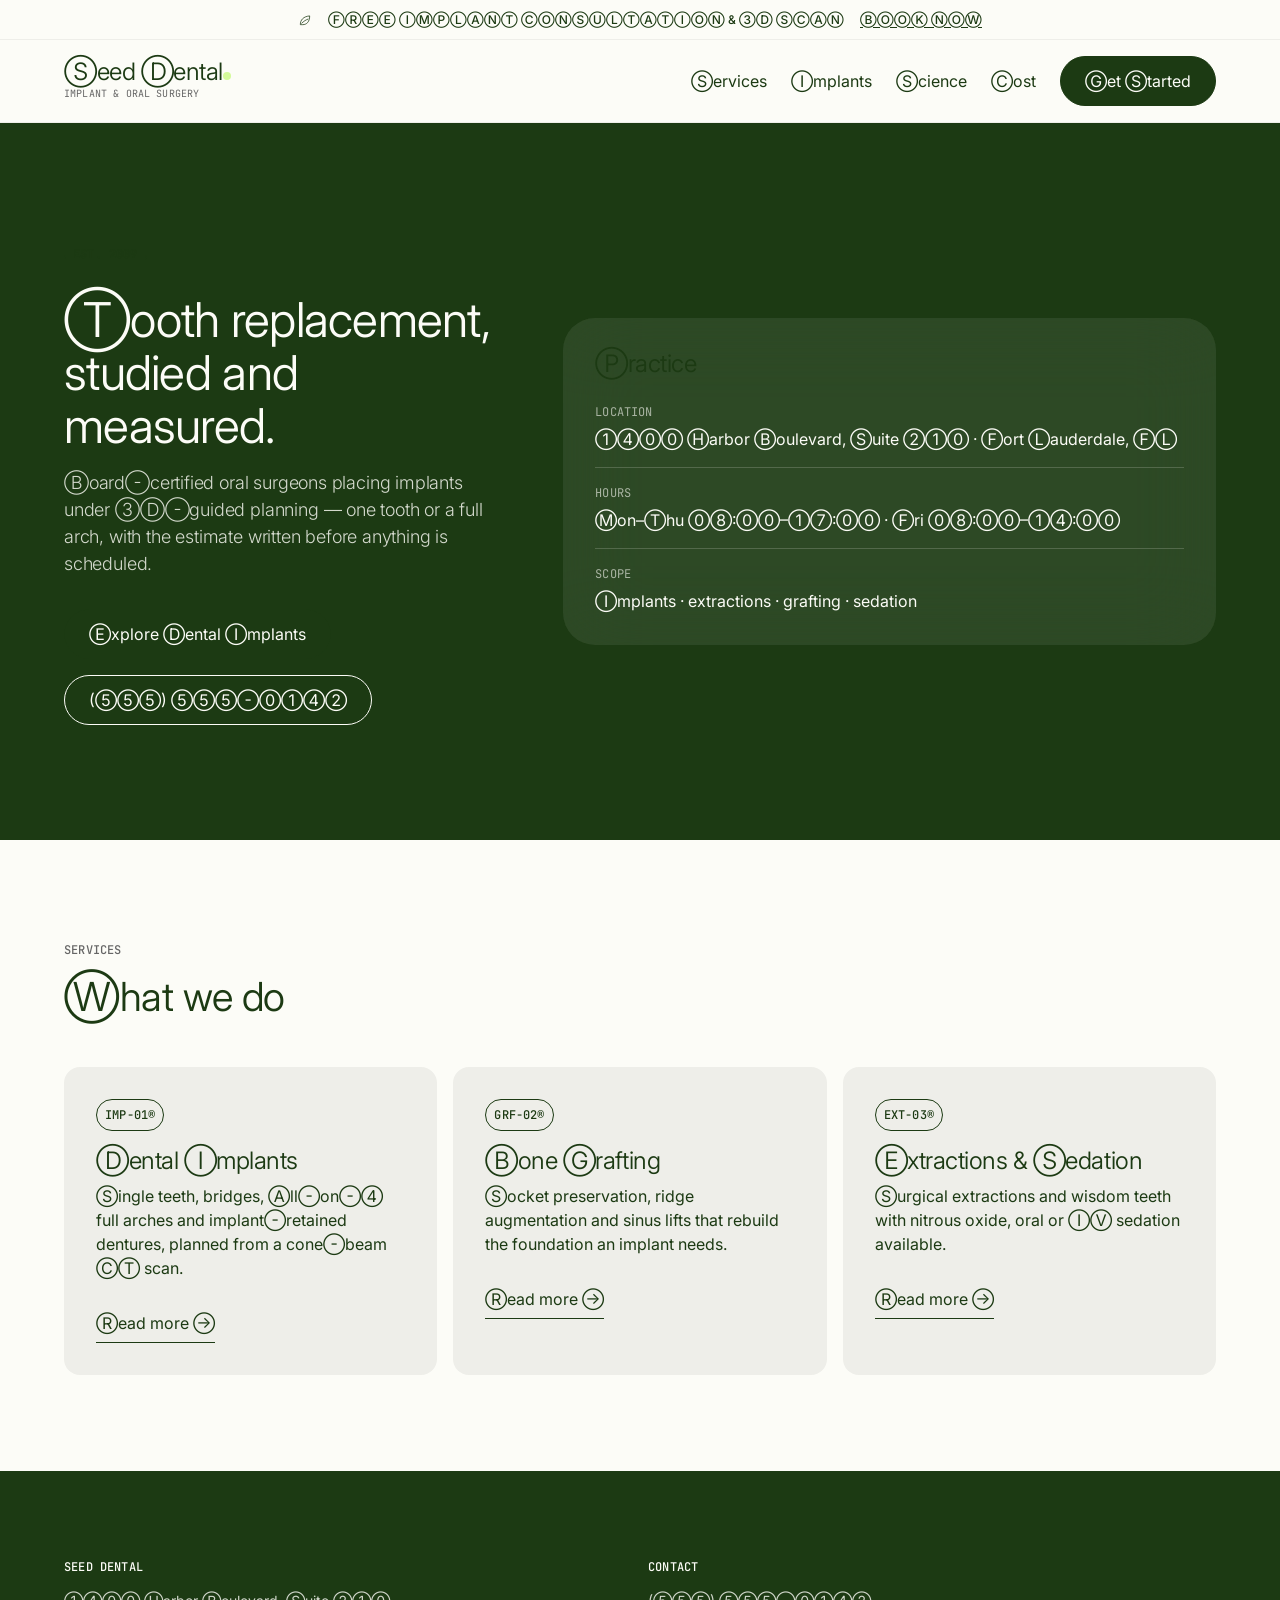
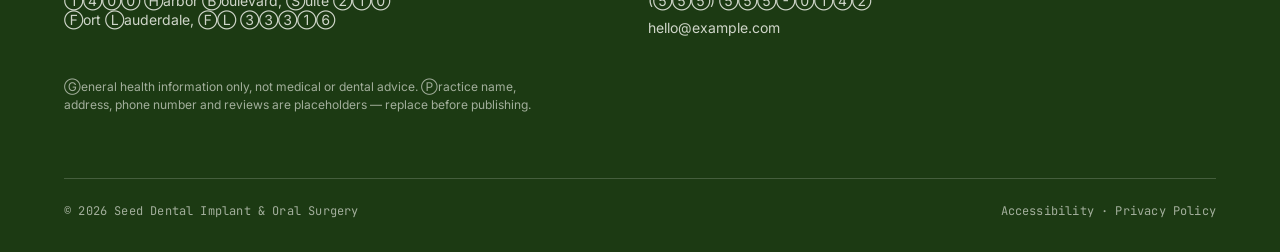
==== index.html @ d3f48cd7 "Add dental implants service site in Seed design language Static, dependency-free site built around a" ====
<!DOCTYPE html>
<html lang="en">
<head>
<meta charset="utf-8">
<meta name="viewport" content="width=device-width, initial-scale=1">
<title>Seed Dental Implant &amp; Oral Surgery</title>
<meta name="description" content="Implant, oral and maxillofacial surgery in Fort Lauderdale. Single-tooth implants, All-on-4 full arch, bone grafting and sedation options.">
<link rel="preconnect" href="https://fonts.googleapis.com">
<link rel="preconnect" href="https://fonts.gstatic.com" crossorigin>
<link href="https://fonts.googleapis.com/css2?family=Inter:wght@300;400;500&family=JetBrains+Mono:wght@300;400;500&display=swap" rel="stylesheet">
<link rel="stylesheet" href="assets/css/styles.css">
<link rel="icon" href="data:image/svg+xml,<svg xmlns='http://www.w3.org/2000/svg' viewBox='0 0 32 32'><rect width='32' height='32' rx='8' fill='%231c3a13'/><circle cx='16' cy='16' r='6' fill='%23d3fa99'/></svg>">
</head>
<body>
<a class="skip-link" href="#main">Skip to main content</a>

<svg width="0" height="0" aria-hidden="true" focusable="false" style="position:absolute">
  <symbol id="i-check" viewBox="0 0 20 20"><path d="M4 10.5l4 4 8-9" fill="none" stroke="currentColor" stroke-width="1.5" stroke-linecap="round" stroke-linejoin="round"/></symbol>
  <symbol id="i-leaf" viewBox="0 0 24 24"><path d="M4 20c0-8 5-14 16-15 0 10-5 15-12 15H4z" fill="none" stroke="currentColor" stroke-width="1.3" stroke-linejoin="round"/><path d="M6.5 17.5C10 14 13 12 17 10.5" fill="none" stroke="currentColor" stroke-width="1.3" stroke-linecap="round"/></symbol>
</svg>

<div class="promo-banner">
  <div class="container promo-banner__inner">
    <svg width="14" height="14" aria-hidden="true"><use href="#i-leaf"></use></svg>
    <span>Free implant consultation &amp; 3D scan</span>
    <a href="services/dental-implants/#consult">Book now</a>
  </div>
</div>

<header class="site-header">
  <div class="container site-header__inner">
    <a class="brand" href="./">
      <span>
        <span class="brand__name">Seed Dental<span class="brand__dot" aria-hidden="true"></span></span>
        <span class="brand__tag">Implant &amp; Oral Surgery</span>
      </span>
    </a>

    <button class="nav-toggle" type="button" aria-expanded="false" aria-controls="primary-nav">
      <svg width="16" height="16" viewBox="0 0 20 20" aria-hidden="true"><path d="M3 5.5h14M3 10h14M3 14.5h14" stroke="currentColor" stroke-width="1.5" stroke-linecap="round"/></svg>
      Menu
    </button>

    <nav class="nav" id="primary-nav" aria-label="Primary">
      <ul class="nav__list">
        <li><a class="nav__link" href="services/">Services</a></li>
        <li><a class="nav__link" href="services/dental-implants/">Implants</a></li>
        <li><a class="nav__link" href="services/dental-implants/#science">Science</a></li>
        <li><a class="nav__link" href="services/dental-implants/#cost">Cost</a></li>
      </ul>
      <a class="btn btn--primary" href="services/dental-implants/#consult">Get Started</a>
    </nav>
  </div>
</header>

<main id="main">
  <section class="hero">
    <div class="container split split--center">
      <div>
        <span class="code-pill">EST. 2009</span>
        <h1 class="mt-24">Tooth replacement, studied and measured.</h1>
        <p class="hero__lead">
          Board-certified oral surgeons placing implants under 3D-guided planning — one tooth or a
          full arch, with the estimate written before anything is scheduled.
        </p>
        <div class="hero__actions">
          <a class="btn btn--primary" href="services/dental-implants/">Explore Dental Implants</a>
          <a class="btn btn--ghost" href="tel:+15555550142">(555) 555-0142</a>
        </div>
      </div>
      <div class="spec-panel">
        <h2>Practice</h2>
        <dl>
          <div><dt>Location</dt><dd>1400 Harbor Boulevard, Suite 210 · Fort Lauderdale, FL</dd></div>
          <div><dt>Hours</dt><dd>Mon–Thu 08:00–17:00 · Fri 08:00–14:00</dd></div>
          <div><dt>Scope</dt><dd>Implants · extractions · grafting · sedation</dd></div>
        </dl>
      </div>
    </div>
  </section>

  <section class="section">
    <div class="container">
      <div class="section__intro">
        <span class="eyebrow">Services</span>
        <h2>What we do</h2>
      </div>
      <div class="grid grid--3 mt-48">
        <article class="card">
          <p class="card__code"><span class="code-pill">IMP-01®</span></p>
          <h3>Dental Implants</h3>
          <p>Single teeth, bridges, All-on-4 full arches and implant-retained dentures, planned from a cone-beam CT scan.</p>
          <p class="mt-24"><a class="link-arrow" href="services/dental-implants/">Read more</a></p>
        </article>
        <article class="card">
          <p class="card__code"><span class="code-pill">GRF-02®</span></p>
          <h3>Bone Grafting</h3>
          <p>Socket preservation, ridge augmentation and sinus lifts that rebuild the foundation an implant needs.</p>
          <p class="mt-24"><a class="link-arrow" href="services/dental-implants/#candidacy">Read more</a></p>
        </article>
        <article class="card">
          <p class="card__code"><span class="code-pill">EXT-03®</span></p>
          <h3>Extractions &amp; Sedation</h3>
          <p>Surgical extractions and wisdom teeth with nitrous oxide, oral or IV sedation available.</p>
          <p class="mt-24"><a class="link-arrow" href="services/dental-implants/#procedure">Read more</a></p>
        </article>
      </div>
    </div>
  </section>
</main>

<footer class="site-footer">
  <div class="container">
    <div class="grid grid--2">
      <div>
        <h3>Seed Dental</h3>
        <p>1400 Harbor Boulevard, Suite 210<br>Fort Lauderdale, FL 33316</p>
      </div>
      <div>
        <h3>Contact</h3>
        <ul>
          <li><a href="tel:+15555550142">(555) 555-0142</a></li>
          <li><a href="mailto:hello@example.com">hello@example.com</a></li>
        </ul>
      </div>
    </div>
    <p class="disclaimer">
      General health information only, not medical or dental advice. Practice name, address, phone
      number and reviews are placeholders — replace before publishing.
    </p>
    <div class="site-footer__bottom">
      <span>© <span data-year>2026</span> Seed Dental Implant &amp; Oral Surgery</span>
      <span>Accessibility · Privacy Policy</span>
    </div>
  </div>
</footer>

<script src="assets/js/main.js" defer></script>
</body>
</html>
---- assets/css/styles.css ----
/* ==========================================================================
   Dental implants site — Seed design language
   Botanical-clinical: warm snow-white canvas, deep forest green surfaces,
   whisper-light display type, pill controls, flat and shadowless.
   ========================================================================== */

:root {
  /* Colors */
  --color-forest-depths: #1c3a13;
  --color-lime-pulse: #d3fa99;
  --color-sage-moss: #757c5d;
  --color-olive-gold: #9f995b;
  --color-eucalyptus: #698e79;
  --color-snow-white: #fcfcf7;
  --color-warm-stone: #eeeee9;
  --color-frosted-glass: #c4c7c4;
  --color-ash: #b3b3b3;
  --color-pewter: #666666;
  --color-ink: #000000;

  /* Typography */
  --font-seed-sans: 'Inter', ui-sans-serif, system-ui, -apple-system, BlinkMacSystemFont, "Segoe UI", Roboto, sans-serif;
  --font-seed-sans-mono: 'JetBrains Mono', ui-monospace, SFMono-Regular, Menlo, Monaco, Consolas, monospace;

  --text-micro: 10px;      --leading-micro: 1;
  --text-label: 12px;      --leading-label: 1.5;
  --text-caption: 14px;    --leading-caption: 1.4;
  --text-body-sm: 16px;    --leading-body-sm: 1.5;
  --text-body: 18px;       --leading-body: 1.3;    --tracking-body: -0.18px;
  --text-subheading: 24px; --leading-subheading: 1.2; --tracking-subheading: -0.48px;
  --text-heading-sm: 32px; --leading-heading-sm: 1.5;
  --text-heading: 36px;    --leading-heading: 1;
  --text-heading-lg: 40px; --leading-heading-lg: 1.1; --tracking-heading-lg: -0.4px;
  --text-display: 48px;    --leading-display: 1.1;   --tracking-display: -0.72px;

  --font-weight-light: 300;
  --font-weight-w350: 350;
  --font-weight-regular: 400;
  --font-weight-medium: 500;

  /* Spacing */
  --spacing-8: 8px;   --spacing-16: 16px; --spacing-24: 24px; --spacing-32: 32px;
  --spacing-40: 40px; --spacing-48: 48px; --spacing-56: 56px; --spacing-64: 64px;
  --spacing-80: 80px; --spacing-96: 96px; --spacing-128: 128px;

  /* Layout */
  --page-max-width: 1200px;
  --section-gap: 64px;
  --card-padding: 16px;
  --element-gap: 8px;

  /* Radius */
  --radius-md: 4px;   --radius-lg: 8px;   --radius-2xl: 16px;
  --radius-3xl: 32px; --radius-full: 1000px;
  --radius-cards: 16px; --radius-badges: 1000px; --radius-inputs: 8px;
  --radius-buttons: 1000px; --radius-large-cards: 32px;

  /* Surfaces */
  --surface-page-canvas: #fcfcf7;
  --surface-card-surface: #eeeee9;
  --surface-dark-section: #1c3a13;
  --surface-accent-highlight: #d3fa99;

  --page-gutter: var(--spacing-24);
}

*, *::before, *::after { box-sizing: border-box; }

html { scroll-behavior: smooth; scroll-padding-top: 96px; }
@media (prefers-reduced-motion: reduce) {
  html { scroll-behavior: auto; }
  * { animation-duration: .01ms !important; transition-duration: .01ms !important; }
}

body {
  margin: 0;
  background: var(--surface-page-canvas);
  color: var(--color-forest-depths);
  font-family: var(--font-seed-sans);
  font-size: var(--text-body-sm);
  line-height: var(--leading-body-sm);
  font-weight: var(--font-weight-regular);
  font-feature-settings: "ss05" on;
  -webkit-font-smoothing: antialiased;
}

/* ---------- Typography ---------- */
h1, h2, h3, h4 {
  font-family: var(--font-seed-sans);
  color: var(--color-forest-depths);
  font-weight: var(--font-weight-w350);
  margin: 0 0 var(--spacing-16);
}
h1 {
  font-size: clamp(36px, 5vw, var(--text-display));
  line-height: var(--leading-display);
  letter-spacing: var(--tracking-display);
}
h2 {
  font-size: clamp(30px, 3.6vw, var(--text-heading-lg));
  line-height: var(--leading-heading-lg);
  letter-spacing: var(--tracking-heading-lg);
}
h3 {
  font-size: var(--text-subheading);
  line-height: var(--leading-subheading);
  letter-spacing: var(--tracking-subheading);
}
h4 {
  font-size: var(--text-body);
  line-height: var(--leading-body);
  letter-spacing: var(--tracking-body);
  font-weight: var(--font-weight-medium);
}

p { margin: 0 0 var(--spacing-16); }
strong { font-weight: var(--font-weight-medium); }
a { color: inherit; }
img, svg { max-width: 100%; }

.lead {
  font-size: var(--text-body);
  line-height: 1.5;
  letter-spacing: var(--tracking-body);
  font-weight: var(--font-weight-light);
}
.muted { color: var(--color-pewter); }

.mono {
  font-family: var(--font-seed-sans-mono);
  font-size: var(--text-label);
  line-height: var(--leading-label);
  letter-spacing: 0.015em;
  font-weight: var(--font-weight-regular);
}

.eyebrow {
  display: inline-block;
  font-family: var(--font-seed-sans-mono);
  font-size: var(--text-label);
  line-height: var(--leading-label);
  letter-spacing: 0.015em;
  text-transform: uppercase;
  font-weight: var(--font-weight-medium);
  color: var(--color-pewter);
  margin-bottom: var(--spacing-16);
}

.skip-link {
  position: absolute; left: -9999px; top: 0; z-index: 200;
  background: var(--color-forest-depths); color: var(--color-snow-white);
  padding: var(--spacing-16) var(--spacing-24); border-radius: 0 0 var(--radius-lg) 0;
}
.skip-link:focus { left: 0; }

:where(a, button, input, textarea, select, summary):focus-visible {
  outline: 2px solid var(--color-forest-depths);
  outline-offset: 3px;
  border-radius: var(--radius-md);
}

/* ---------- Layout ---------- */
.container {
  width: 100%;
  max-width: var(--page-max-width);
  margin-inline: auto;
  padding-inline: var(--page-gutter);
}

.section { padding-block: clamp(var(--spacing-56), 8vw, var(--spacing-96)); }
.section--stone { background: var(--surface-card-surface); }
.section--dark { background: var(--surface-dark-section); color: var(--color-snow-white); }
.section--dark h1, .section--dark h2, .section--dark h3, .section--dark h4 { color: var(--color-snow-white); }
.section--dark .eyebrow { color: rgba(252, 252, 247, .65); }
.section--dark .muted { color: rgba(252, 252, 247, .7); }

.section__intro { max-width: 46rem; }
.section__intro p:last-child { margin-bottom: 0; }

.grid { display: grid; gap: var(--spacing-16); }
.grid--2 { grid-template-columns: repeat(2, minmax(0, 1fr)); }
.grid--3 { grid-template-columns: repeat(3, minmax(0, 1fr)); }
.grid--4 { grid-template-columns: repeat(4, minmax(0, 1fr)); }
@media (max-width: 900px) { .grid--3, .grid--4 { grid-template-columns: repeat(2, minmax(0, 1fr)); } }
@media (max-width: 620px) { .grid--2, .grid--3, .grid--4 { grid-template-columns: 1fr; } }

/* 40 / 60 asymmetric editorial split */
.split {
  display: grid;
  grid-template-columns: 40fr 60fr;
  gap: clamp(var(--spacing-32), 5vw, var(--spacing-80));
  align-items: start;
}
.split--even { grid-template-columns: 1fr 1fr; }
.split--center { align-items: center; }
@media (max-width: 880px) { .split, .split--even { grid-template-columns: 1fr; } }

.stack-16 > * + * { margin-top: var(--spacing-16); }
.mt-24 { margin-top: var(--spacing-24); }
.mt-32 { margin-top: var(--spacing-32); }
.mt-40 { margin-top: var(--spacing-40); }
.mt-48 { margin-top: var(--spacing-48); }
.mt-64 { margin-top: var(--spacing-64); }

/* ---------- Buttons ---------- */
.btn {
  display: inline-flex; align-items: center; justify-content: center;
  gap: var(--element-gap);
  padding: var(--spacing-16) var(--spacing-24);
  border-radius: var(--radius-buttons);
  border: 1.5px solid transparent;
  font-family: var(--font-seed-sans);
  font-size: var(--text-body-sm);
  line-height: 1;
  font-weight: var(--font-weight-regular);
  text-decoration: none;
  cursor: pointer;
  transition: background-color .18s ease, color .18s ease, border-color .18s ease;
}
/* Primary filled — the only filled style */
.btn--primary {
  background: var(--color-forest-depths);
  border-color: var(--color-forest-depths);
  color: var(--color-snow-white);
}
.btn--primary:hover { background: #142c0e; border-color: #142c0e; color: var(--color-snow-white); }
/* Ghost — on dark surfaces and imagery */
.btn--ghost {
  background: transparent;
  border-color: var(--color-snow-white);
  color: var(--color-snow-white);
}
.btn--ghost:hover { background: rgba(252, 252, 247, .12); }
/* Inverted light — secondary on white */
.btn--light {
  background: var(--color-snow-white);
  border-color: var(--color-forest-depths);
  color: var(--color-forest-depths);
}
.btn--light:hover { background: var(--color-warm-stone); }
.btn--block { width: 100%; }
.btn[disabled] { background: var(--color-ash); border-color: var(--color-ash); color: var(--color-snow-white); cursor: not-allowed; }

/* Text link with arrow */
.link-arrow {
  display: inline-block;
  padding: 7px 0 7px 0;
  color: var(--color-forest-depths);
  text-decoration: none;
  border-bottom: 1.5px solid currentColor;
  font-size: var(--text-body-sm);
  font-weight: var(--font-weight-regular);
}
.link-arrow::after { content: " →"; }
.section--dark .link-arrow { color: var(--color-snow-white); }

/* ---------- Badges & pills ---------- */
.badge {
  display: inline-flex; align-items: center; gap: 6px;
  padding: 6px var(--spacing-8);
  border-radius: var(--radius-badges);
  background: var(--color-lime-pulse);
  color: var(--color-forest-depths);
  font-family: var(--font-seed-sans);
  font-size: var(--text-label);
  line-height: var(--leading-label);
  font-weight: var(--font-weight-medium);
}
.badge--translucent {
  background: rgba(252, 252, 247, .2);
  color: var(--color-snow-white);
}

/* Specimen-label code pill */
.code-pill {
  display: inline-block;
  padding: 6px var(--spacing-8);
  border: 1.5px solid var(--color-forest-depths);
  border-radius: var(--radius-badges);
  font-family: var(--font-seed-sans-mono);
  font-size: var(--text-label);
  line-height: var(--leading-label);
  letter-spacing: 0.015em;
  font-weight: var(--font-weight-medium);
  text-transform: uppercase;
  color: var(--color-forest-depths);
}
.section--dark .code-pill { border-color: var(--color-snow-white); color: var(--color-snow-white); }

/* ---------- Header ---------- */
.promo-banner {
  background: var(--color-snow-white);
  border-bottom: 1px solid var(--color-warm-stone);
  min-height: 40px;
  display: flex; align-items: center;
}
.promo-banner__inner {
  display: flex; flex-wrap: wrap; align-items: center; justify-content: center;
  gap: var(--element-gap) var(--spacing-16);
  padding-block: var(--spacing-8);
  font-family: var(--font-seed-sans);
  font-size: var(--text-label);
  line-height: var(--leading-label);
  font-weight: var(--font-weight-medium);
  text-transform: uppercase;
  color: var(--color-forest-depths);
  text-align: center;
}
.promo-banner a { text-decoration: underline; text-underline-offset: 3px; }

.site-header {
  position: sticky; top: 0; z-index: 100;
  background: var(--color-snow-white);
  border-bottom: 1px solid var(--color-warm-stone);
}
.site-header__inner {
  min-height: 72px;
  display: flex; align-items: center; justify-content: space-between; gap: var(--spacing-24);
  padding-block: var(--spacing-16);
}
.brand { display: inline-flex; align-items: center; gap: var(--element-gap); text-decoration: none; }
.brand__name {
  font-size: var(--text-subheading);
  line-height: 1;
  letter-spacing: var(--tracking-subheading);
  font-weight: var(--font-weight-w350);
  color: var(--color-forest-depths);
}
.brand__dot { width: 8px; height: 8px; border-radius: var(--radius-full); background: var(--color-lime-pulse); display: inline-block; }
.brand__tag {
  display: block;
  font-family: var(--font-seed-sans-mono);
  font-size: var(--text-micro);
  line-height: 1.6;
  letter-spacing: 0.015em;
  text-transform: uppercase;
  color: var(--color-pewter);
  font-weight: var(--font-weight-regular);
}

.nav-toggle {
  display: none;
  align-items: center; gap: var(--element-gap);
  background: transparent;
  border: 1.5px solid var(--color-forest-depths);
  border-radius: var(--radius-buttons);
  padding: 10px var(--spacing-16);
  color: var(--color-forest-depths);
  font-family: var(--font-seed-sans);
  font-size: var(--text-caption);
  cursor: pointer;
}
.nav { display: flex; align-items: center; gap: var(--spacing-24); }
.nav__list {
  display: flex; align-items: center; gap: var(--spacing-24);
  list-style: none; margin: 0; padding: 0;
}
.nav__link {
  text-decoration: none;
  color: var(--color-forest-depths);
  font-size: var(--text-body-sm);
  font-weight: var(--font-weight-regular);
  padding-block: 6px;
  border-bottom: 1.5px solid transparent;
}
.nav__link:hover { border-bottom-color: var(--color-forest-depths); }
.nav__link[aria-current="page"] { border-bottom-color: var(--color-forest-depths); }

@media (max-width: 980px) {
  .nav-toggle { display: inline-flex; }
  .nav {
    position: absolute; left: 0; right: 0; top: 100%;
    flex-direction: column; align-items: stretch; gap: var(--spacing-8);
    background: var(--color-snow-white);
    border-bottom: 1px solid var(--color-warm-stone);
    padding: var(--spacing-16) var(--page-gutter) var(--spacing-32);
  }
  .nav[hidden] { display: none; }
  .nav__list { flex-direction: column; align-items: stretch; gap: 0; }
  .nav__link { display: block; padding: var(--spacing-16) 0; border-bottom: 1px solid var(--color-warm-stone); }
  .nav .btn { margin-top: var(--spacing-16); }
}

/* ---------- Breadcrumbs ---------- */
.breadcrumbs {
  font-family: var(--font-seed-sans-mono);
  font-size: var(--text-label);
  letter-spacing: 0.015em;
  color: var(--color-pewter);
  padding-block: var(--spacing-16);
}
.breadcrumbs ol { list-style: none; display: flex; flex-wrap: wrap; gap: var(--element-gap); margin: 0; padding: 0; }
.breadcrumbs li + li::before { content: "/"; margin-right: var(--element-gap); color: var(--color-ash); }
.breadcrumbs a { text-decoration: none; }
.breadcrumbs a:hover { text-decoration: underline; text-underline-offset: 3px; }

/* ---------- Hero ---------- */
.hero {
  background: var(--surface-dark-section);
  color: var(--color-snow-white);
  padding-block: clamp(var(--spacing-64), 9vw, var(--spacing-128));
}
.hero h1 { color: var(--color-snow-white); }
.hero__lead {
  color: rgba(252, 252, 247, .82);
  font-size: var(--text-body);
  line-height: 1.5;
  letter-spacing: var(--tracking-body);
  font-weight: var(--font-weight-light);
  max-width: 34rem;
}
.hero__actions { display: flex; flex-wrap: wrap; gap: var(--spacing-16); margin-top: var(--spacing-32); }
.hero__points { list-style: none; margin: var(--spacing-40) 0 0; padding: 0; display: grid; gap: var(--spacing-16); }
.hero__points li { display: flex; gap: var(--element-gap); align-items: flex-start; color: rgba(252, 252, 247, .82); font-size: var(--text-body-sm); }
.hero__points svg { flex: none; margin-top: 4px; color: var(--color-lime-pulse); }

/* Spec panel — frosted apothecary glass */
.spec-panel {
  background: rgba(252, 252, 247, .08);
  backdrop-filter: blur(37.5px);
  -webkit-backdrop-filter: blur(37.5px);
  border-radius: var(--radius-large-cards);
  padding: var(--spacing-32);
}
.spec-panel h2 {
  font-size: var(--text-subheading);
  line-height: var(--leading-subheading);
  letter-spacing: var(--tracking-subheading);
  margin-bottom: var(--spacing-24);
}
.spec-panel dl { margin: 0; display: grid; gap: var(--spacing-16); }
.spec-panel dl > div { padding-bottom: var(--spacing-16); border-bottom: 1px solid rgba(252, 252, 247, .18); }
.spec-panel dl > div:last-child { padding-bottom: 0; border-bottom: 0; }
.spec-panel dt {
  font-family: var(--font-seed-sans-mono);
  font-size: var(--text-label);
  letter-spacing: 0.015em;
  text-transform: uppercase;
  color: rgba(252, 252, 247, .6);
}
.spec-panel dd { margin: 6px 0 0; color: var(--color-snow-white); font-size: var(--text-body-sm); font-weight: var(--font-weight-regular); }

/* ---------- Cards ---------- */
.card {
  background: var(--surface-card-surface);
  border-radius: var(--radius-cards);
  padding: var(--spacing-32);
  height: 100%;
}
.card h3 { margin-bottom: var(--spacing-8); }
.card p:last-child { margin-bottom: 0; }
.card--plain { background: transparent; padding-inline: 0; }
.card--frosted { background: var(--color-frosted-glass); }

.section--dark .card {
  background: transparent;
  border-top: 1px solid rgba(252, 252, 247, .28);
  border-radius: 0;
  padding: var(--spacing-24) 0 0;
}

.card__icon {
  width: 40px; height: 40px;
  display: grid; place-items: center;
  margin-bottom: var(--spacing-24);
  color: var(--color-forest-depths);
}
.section--dark .card__icon { color: var(--color-lime-pulse); }

.card__meta {
  margin-top: var(--spacing-24);
  font-family: var(--font-seed-sans-mono);
  font-size: var(--text-label);
  line-height: var(--leading-label);
  letter-spacing: 0.015em;
  color: var(--color-pewter);
}
.section--dark .card__meta { color: rgba(252, 252, 247, .7); }
.card__meta strong { color: inherit; font-weight: var(--font-weight-medium); }
.card__code { margin-bottom: var(--spacing-16); }

/* ---------- Checklists ---------- */
.checklist { list-style: none; margin: 0; padding: 0; display: grid; gap: var(--spacing-16); }
.checklist li { display: flex; gap: var(--spacing-8); align-items: flex-start; }
.checklist svg { flex: none; margin-top: 4px; color: var(--color-sage-moss); }
.section--dark .checklist svg { color: var(--color-lime-pulse); }

/* ---------- Figure ---------- */
.figure { margin: 0; }
.figure figcaption {
  margin-top: var(--spacing-16);
  font-family: var(--font-seed-sans-mono);
  font-size: var(--text-label);
  line-height: var(--leading-label);
  letter-spacing: 0.015em;
  color: var(--color-pewter);
}

/* ---------- Steps ---------- */
.steps { list-style: none; counter-reset: step; margin: 0; padding: 0; display: grid; gap: 0; }
.steps li {
  counter-increment: step;
  display: grid;
  grid-template-columns: 72px 1fr;
  gap: var(--spacing-24);
  padding-block: var(--spacing-32);
  border-top: 1px solid var(--color-ash);
}
.steps li:last-child { border-bottom: 1px solid var(--color-ash); }
.steps li::before {
  content: "0" counter(step);
  font-family: var(--font-seed-sans-mono);
  font-size: var(--text-body-sm);
  letter-spacing: 0.015em;
  color: var(--color-sage-moss);
}
.steps h3 { margin-bottom: var(--spacing-8); }
.steps p:last-child { margin-bottom: 0; }
.steps__time {
  display: block;
  font-family: var(--font-seed-sans-mono);
  font-size: var(--text-label);
  letter-spacing: 0.015em;
  text-transform: uppercase;
  color: var(--color-pewter);
  margin-bottom: var(--spacing-8);
}
@media (max-width: 620px) {
  .steps li { grid-template-columns: 1fr; gap: var(--spacing-8); }
}

/* ---------- Table ---------- */
.table-wrap { overflow-x: auto; }
table { border-collapse: collapse; width: 100%; min-width: 640px; font-size: var(--text-body-sm); }
caption {
  text-align: left;
  padding-bottom: var(--spacing-16);
  font-family: var(--font-seed-sans-mono);
  font-size: var(--text-label);
  letter-spacing: 0.015em;
  color: var(--color-pewter);
}
th, td { text-align: left; padding: var(--spacing-16) var(--spacing-16) var(--spacing-16) 0; border-bottom: 1px solid var(--color-ash); vertical-align: top; }
thead th {
  font-family: var(--font-seed-sans-mono);
  font-size: var(--text-label);
  letter-spacing: 0.015em;
  text-transform: uppercase;
  font-weight: var(--font-weight-medium);
  color: var(--color-pewter);
}
tbody th { font-weight: var(--font-weight-medium); color: var(--color-forest-depths); }
.section--dark th, .section--dark td { border-bottom-color: rgba(252, 252, 247, .28); }
.section--dark thead th, .section--dark caption { color: rgba(252, 252, 247, .65); }
.section--dark tbody th { color: var(--color-snow-white); }

/* ---------- Pricing ---------- */
.pricing { display: grid; gap: var(--spacing-16); grid-template-columns: repeat(3, minmax(0, 1fr)); }
@media (max-width: 880px) { .pricing { grid-template-columns: 1fr; } }
.price-card {
  background: var(--surface-card-surface);
  border-radius: var(--radius-cards);
  padding: var(--spacing-32);
}
.price-card h3 { font-size: var(--text-body); letter-spacing: var(--tracking-body); margin-bottom: var(--spacing-16); }
.price-card__amount {
  display: block;
  font-size: var(--text-heading-sm);
  line-height: 1.1;
  letter-spacing: -0.48px;
  font-weight: var(--font-weight-light);
  color: var(--color-forest-depths);
}
.price-card__unit {
  display: block;
  margin-top: var(--spacing-8);
  font-family: var(--font-seed-sans-mono);
  font-size: var(--text-label);
  letter-spacing: 0.015em;
  color: var(--color-pewter);
}

.note {
  background: var(--color-warm-stone);
  border-radius: var(--radius-cards);
  padding: var(--spacing-24);
  font-size: var(--text-body-sm);
}
.note p:last-child { margin-bottom: 0; }
.section--dark .note { background: rgba(252, 252, 247, .08); }

/* ---------- FAQ ---------- */
.faq { display: grid; gap: 0; }
.faq details { border-top: 1px solid var(--color-ash); }
.faq details:last-of-type { border-bottom: 1px solid var(--color-ash); }
.faq summary {
  list-style: none; cursor: pointer;
  padding: var(--spacing-24) var(--spacing-40) var(--spacing-24) 0;
  position: relative;
  font-size: var(--text-body);
  line-height: var(--leading-body);
  letter-spacing: var(--tracking-body);
  font-weight: var(--font-weight-regular);
  color: var(--color-forest-depths);
}
.faq summary::-webkit-details-marker { display: none; }
.faq summary::after {
  content: ""; position: absolute; right: var(--spacing-8); top: 30px;
  width: 10px; height: 10px;
  border-right: 1.5px solid currentColor; border-bottom: 1.5px solid currentColor;
  transform: rotate(45deg); transition: transform .2s ease;
}
.faq details[open] summary::after { transform: rotate(-135deg); top: 34px; }
.faq__body { padding-bottom: var(--spacing-24); max-width: 60rem; }
.faq__body p:last-child { margin-bottom: 0; }

/* ---------- Quotes ---------- */
.quote {
  background: var(--surface-card-surface);
  border-radius: var(--radius-cards);
  padding: var(--spacing-32);
  height: 100%;
  display: flex; flex-direction: column;
  margin: 0;
}
.quote blockquote {
  margin: 0 0 var(--spacing-24);
  font-size: var(--text-body);
  line-height: 1.45;
  letter-spacing: var(--tracking-body);
  font-weight: var(--font-weight-light);
}
.quote figcaption {
  margin-top: auto;
  font-family: var(--font-seed-sans-mono);
  font-size: var(--text-label);
  letter-spacing: 0.015em;
  color: var(--color-pewter);
}
.quote figcaption strong { display: block; color: var(--color-forest-depths); font-weight: var(--font-weight-medium); }
.stars { color: var(--color-sage-moss); letter-spacing: .12em; margin-bottom: var(--spacing-16); font-size: var(--text-caption); }

/* ---------- Consultation form ---------- */
.form-card {
  background: var(--color-snow-white);
  border-radius: var(--radius-large-cards);
  padding: var(--spacing-40);
  color: var(--color-forest-depths);
}
.form-card h3 { margin-bottom: var(--spacing-24); }
.field { margin-bottom: var(--spacing-16); }
.field label {
  display: block;
  font-family: var(--font-seed-sans-mono);
  font-size: var(--text-label);
  letter-spacing: 0.015em;
  text-transform: uppercase;
  color: var(--color-pewter);
  margin-bottom: var(--element-gap);
}
.field input, .field select, .field textarea {
  width: 100%;
  padding: 14px var(--spacing-16);
  background: transparent;
  border: 1.5px solid var(--color-ash);
  border-radius: var(--radius-inputs);
  font-family: var(--font-seed-sans);
  font-size: var(--text-body-sm);
  color: var(--color-forest-depths);
}
.field input::placeholder, .field textarea::placeholder { color: var(--color-ash); }
.field input:focus, .field select:focus, .field textarea:focus { border-color: var(--color-forest-depths); }
.field textarea { min-height: 104px; resize: vertical; }
.field--inline { display: flex; gap: var(--spacing-8); align-items: flex-start; }
.field--inline input { width: auto; margin-top: 3px; }
.field--inline label { text-transform: none; font-family: var(--font-seed-sans); font-size: var(--text-caption); }
.form-note {
  margin-top: var(--spacing-16);
  font-family: var(--font-seed-sans-mono);
  font-size: var(--text-label);
  line-height: var(--leading-label);
  letter-spacing: 0.015em;
  color: var(--color-pewter);
}
.form-status {
  margin-top: var(--spacing-16);
  padding: var(--spacing-8) var(--spacing-16);
  border-radius: var(--radius-badges);
  background: var(--color-lime-pulse);
  color: var(--color-forest-depths);
  font-size: var(--text-caption);
}
.form-status:empty { display: none; }

/* ---------- Footer ---------- */
.site-footer {
  background: var(--surface-dark-section);
  color: rgba(252, 252, 247, .8);
  padding-block: clamp(var(--spacing-56), 7vw, var(--spacing-96)) var(--spacing-32);
  font-size: var(--text-caption);
  line-height: var(--leading-caption);
}
.site-footer h3 {
  color: var(--color-snow-white);
  font-family: var(--font-seed-sans-mono);
  font-size: var(--text-label);
  letter-spacing: 0.015em;
  text-transform: uppercase;
  font-weight: var(--font-weight-medium);
  margin-bottom: var(--spacing-16);
}
.site-footer a { color: rgba(252, 252, 247, .8); text-decoration: none; }
.site-footer a:hover { color: var(--color-snow-white); text-decoration: underline; text-underline-offset: 3px; }
.site-footer ul { list-style: none; margin: 0; padding: 0; display: grid; gap: var(--spacing-8); }
.site-footer__bottom {
  margin-top: var(--spacing-64);
  padding-top: var(--spacing-24);
  border-top: 1px solid rgba(252, 252, 247, .18);
  display: flex; flex-wrap: wrap; gap: var(--spacing-8) var(--spacing-32); justify-content: space-between;
  font-family: var(--font-seed-sans-mono);
  font-size: var(--text-label);
  letter-spacing: 0.015em;
  color: rgba(252, 252, 247, .6);
}

.disclaimer {
  margin-top: var(--spacing-32);
  max-width: 62ch;
  font-size: var(--text-label);
  line-height: var(--leading-label);
  color: var(--color-pewter);
}
.section--dark .disclaimer, .site-footer .disclaimer { color: rgba(252, 252, 247, .6); }
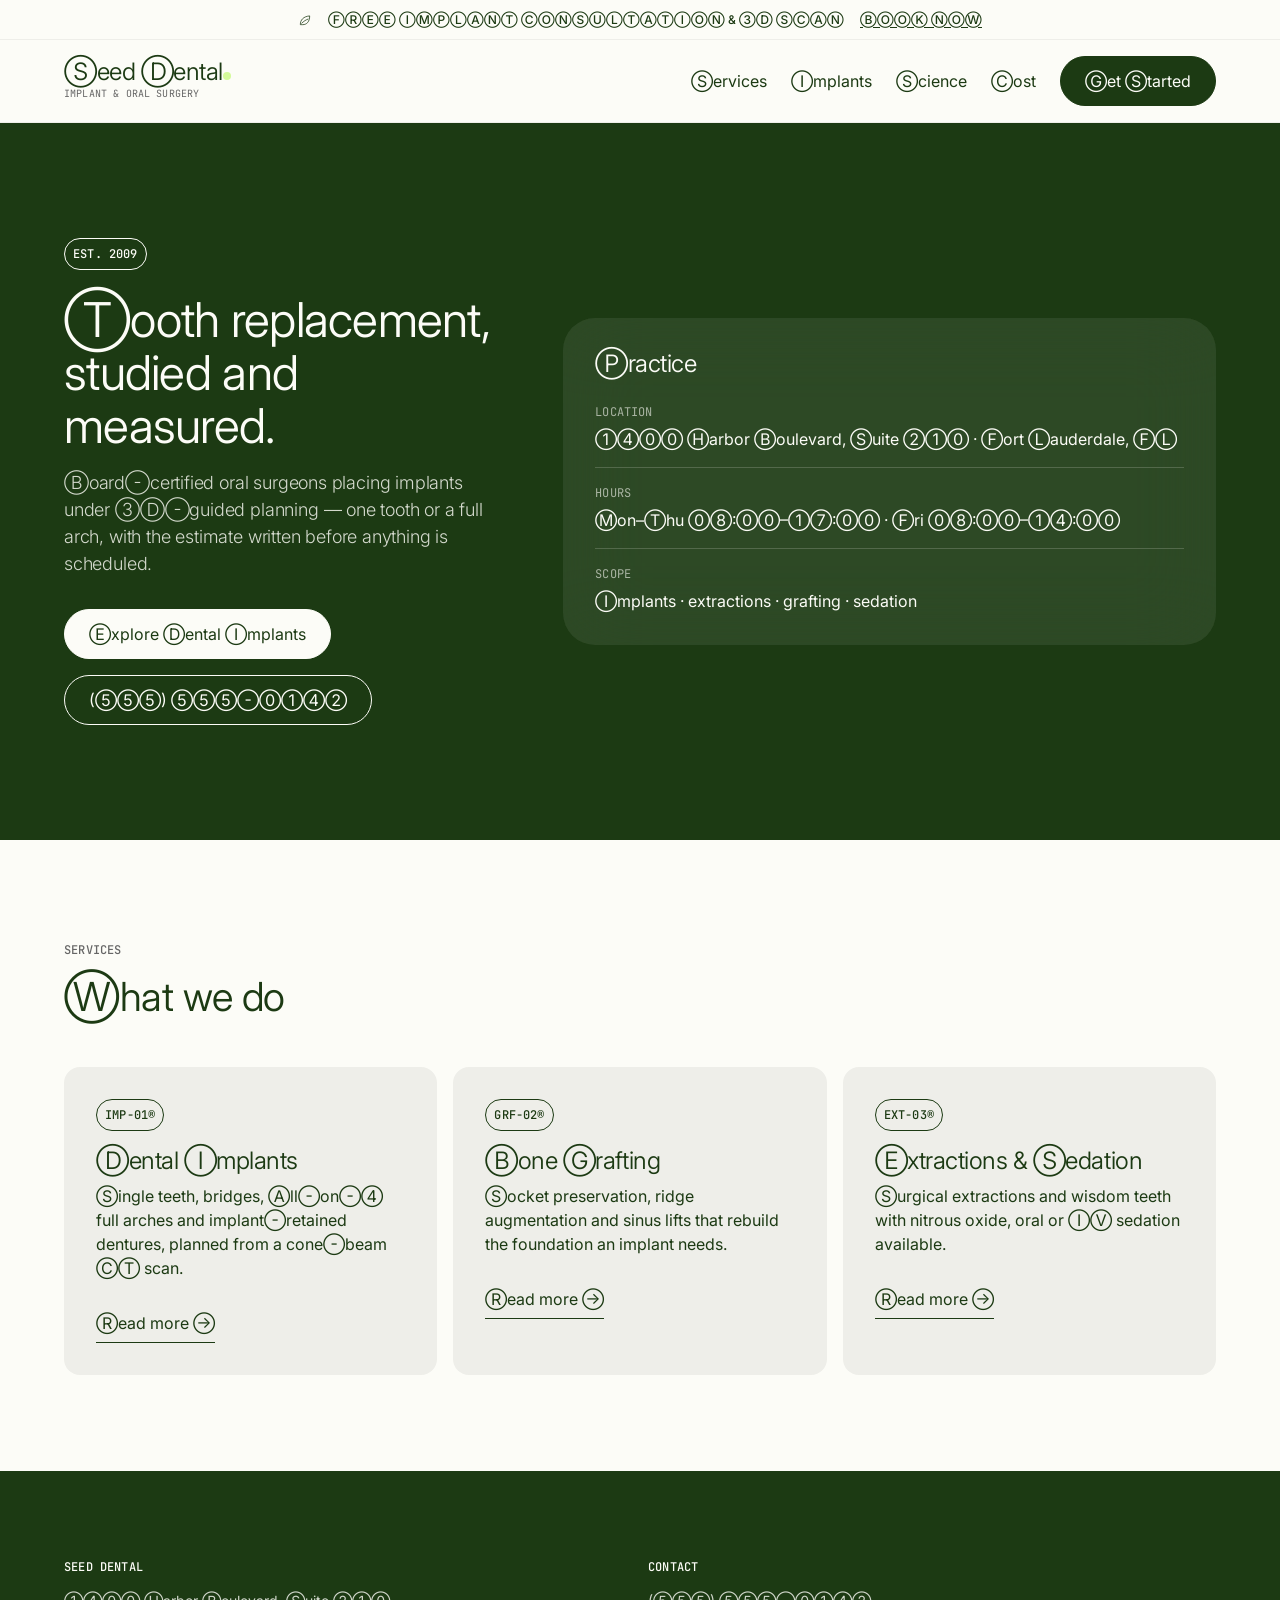
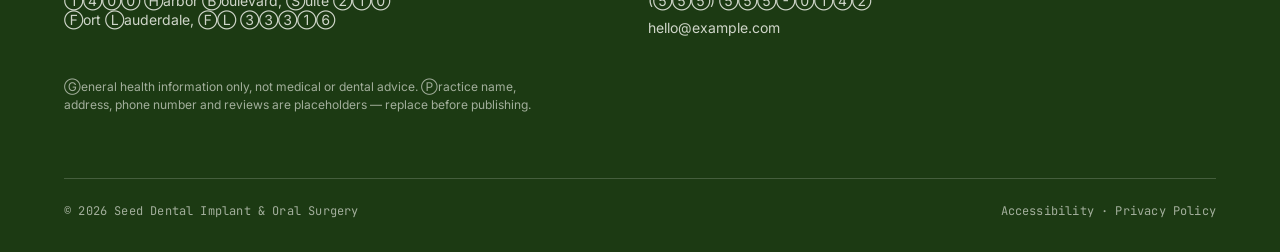
==== commit 9e37e93b: "Add a Google Analytics 4 tag, inert until configured assets/js/analytics.js loads gtag.js and is inc" ====
--- a/index.html
+++ b/index.html
@@ -9,6 +9,7 @@
 <link rel="preconnect" href="https://fonts.gstatic.com" crossorigin>
 <link href="https://fonts.googleapis.com/css2?family=Inter:wght@300;400;500&family=JetBrains+Mono:wght@300;400;500&display=swap" rel="stylesheet">
 <link rel="stylesheet" href="assets/css/styles.css">
+<script src="assets/js/analytics.js" defer></script>
 <link rel="icon" href="data:image/svg+xml,<svg xmlns='http://www.w3.org/2000/svg' viewBox='0 0 32 32'><rect width='32' height='32' rx='8' fill='%231c3a13'/><circle cx='16' cy='16' r='6' fill='%23d3fa99'/></svg>">
 </head>
 <body>
--- a/assets/css/styles.css
+++ b/assets/css/styles.css
@@ -170,9 +170,11 @@
 .section { padding-block: clamp(var(--spacing-56), 8vw, var(--spacing-96)); }
 .section--stone { background: var(--surface-card-surface); }
 .section--dark { background: var(--surface-dark-section); color: var(--color-snow-white); }
-.section--dark h1, .section--dark h2, .section--dark h3, .section--dark h4 { color: var(--color-snow-white); }
-.section--dark .eyebrow { color: rgba(252, 252, 247, .65); }
-.section--dark .muted { color: rgba(252, 252, 247, .7); }
+.section--dark, .hero { color: var(--color-snow-white); }
+.section--dark h1, .section--dark h2, .section--dark h3, .section--dark h4,
+.hero h1, .hero h2, .hero h3, .hero h4 { color: var(--color-snow-white); }
+.section--dark .eyebrow, .hero .eyebrow { color: rgba(252, 252, 247, .65); }
+.section--dark .muted, .hero .muted { color: rgba(252, 252, 247, .7); }
 
 .section__intro { max-width: 46rem; }
 .section__intro p:last-child { margin-bottom: 0; }
@@ -224,6 +226,24 @@
   color: var(--color-snow-white);
 }
 .btn--primary:hover { background: #142c0e; border-color: #142c0e; color: var(--color-snow-white); }
+/* On Forest Depths surfaces the filled button inverts so it stays legible */
+.section--dark .btn--primary, .hero .btn--primary {
+  background: var(--color-snow-white);
+  border-color: var(--color-snow-white);
+  color: var(--color-forest-depths);
+}
+.section--dark .btn--primary:hover, .hero .btn--primary:hover {
+  background: var(--color-warm-stone);
+  border-color: var(--color-warm-stone);
+  color: var(--color-forest-depths);
+}
+/* …but a light card sitting on a dark section keeps the standard filled style */
+.form-card .btn--primary {
+  background: var(--color-forest-depths);
+  border-color: var(--color-forest-depths);
+  color: var(--color-snow-white);
+}
+.form-card .btn--primary:hover { background: #142c0e; border-color: #142c0e; }
 /* Ghost — on dark surfaces and imagery */
 .btn--ghost {
   background: transparent;
@@ -252,7 +272,7 @@
   font-weight: var(--font-weight-regular);
 }
 .link-arrow::after { content: " →"; }
-.section--dark .link-arrow { color: var(--color-snow-white); }
+.section--dark .link-arrow, .hero .link-arrow { color: var(--color-snow-white); }
 
 /* ---------- Badges & pills ---------- */
 .badge {
@@ -285,7 +305,7 @@
   text-transform: uppercase;
   color: var(--color-forest-depths);
 }
-.section--dark .code-pill { border-color: var(--color-snow-white); color: var(--color-snow-white); }
+.section--dark .code-pill, .hero .code-pill { border-color: var(--color-snow-white); color: var(--color-snow-white); }
 
 /* ---------- Header ---------- */
 .promo-banner {
@@ -483,7 +503,7 @@
 .checklist { list-style: none; margin: 0; padding: 0; display: grid; gap: var(--spacing-16); }
 .checklist li { display: flex; gap: var(--spacing-8); align-items: flex-start; }
 .checklist svg { flex: none; margin-top: 4px; color: var(--color-sage-moss); }
-.section--dark .checklist svg { color: var(--color-lime-pulse); }
+.section--dark .checklist svg, .hero .checklist svg { color: var(--color-lime-pulse); }
 
 /* ---------- Figure ---------- */
 .figure { margin: 0; }
@@ -692,6 +712,81 @@
 }
 .form-status:empty { display: none; }
 
+/* ---------- Persistent CTA dock ----------
+   Appears once the hero is behind you, steps aside when the booking form is
+   on screen, and can be dismissed for the session. Shadowless per the system:
+   separation comes from the 1.5px Forest Depths outline, which holds on both
+   the Snow White and Forest Depths grounds it floats over. */
+.cta-dock {
+  position: fixed;
+  z-index: 90;
+  left: 50%;
+  bottom: calc(var(--spacing-24) + env(safe-area-inset-bottom, 0px));
+  transform: translateX(-50%) translateY(12px);
+  display: flex;
+  align-items: center;
+  gap: var(--spacing-16);
+  max-width: calc(100vw - var(--spacing-32));
+  padding: var(--spacing-8) var(--spacing-8) var(--spacing-8) var(--spacing-24);
+  background: var(--color-snow-white);
+  border: 1.5px solid var(--color-forest-depths);
+  border-radius: var(--radius-buttons);
+  opacity: 0;
+  visibility: hidden;
+  transition: opacity .24s ease, transform .24s ease, visibility .24s;
+}
+.cta-dock.is-visible {
+  opacity: 1;
+  visibility: visible;
+  transform: translateX(-50%) translateY(0);
+}
+.cta-dock__label {
+  font-family: var(--font-seed-sans-mono);
+  font-size: var(--text-label);
+  line-height: var(--leading-label);
+  letter-spacing: 0.015em;
+  text-transform: uppercase;
+  color: var(--color-pewter);
+  white-space: nowrap;
+}
+.cta-dock__call {
+  color: var(--color-forest-depths);
+  text-decoration: none;
+  font-size: var(--text-caption);
+  white-space: nowrap;
+}
+.cta-dock__call:hover { text-decoration: underline; text-underline-offset: 3px; }
+.cta-dock .btn { padding: 10px var(--spacing-24); }
+.cta-dock__dismiss {
+  flex: none;
+  width: 28px;
+  height: 28px;
+  display: grid;
+  place-items: center;
+  margin-right: 2px;
+  background: transparent;
+  border: 0;
+  border-radius: var(--radius-full);
+  color: var(--color-pewter);
+  cursor: pointer;
+  line-height: 1;
+}
+.cta-dock__dismiss:hover { background: var(--color-warm-stone); color: var(--color-forest-depths); }
+
+@media (max-width: 720px) {
+  .cta-dock {
+    left: var(--spacing-16);
+    right: var(--spacing-16);
+    max-width: none;
+    transform: translateY(12px);
+    gap: var(--spacing-8);
+    padding-left: var(--spacing-16);
+  }
+  .cta-dock.is-visible { transform: translateY(0); }
+  .cta-dock__label { display: none; }
+  .cta-dock .btn { flex: 1; }
+}
+
 /* ---------- Footer ---------- */
 .site-footer {
   background: var(--surface-dark-section);
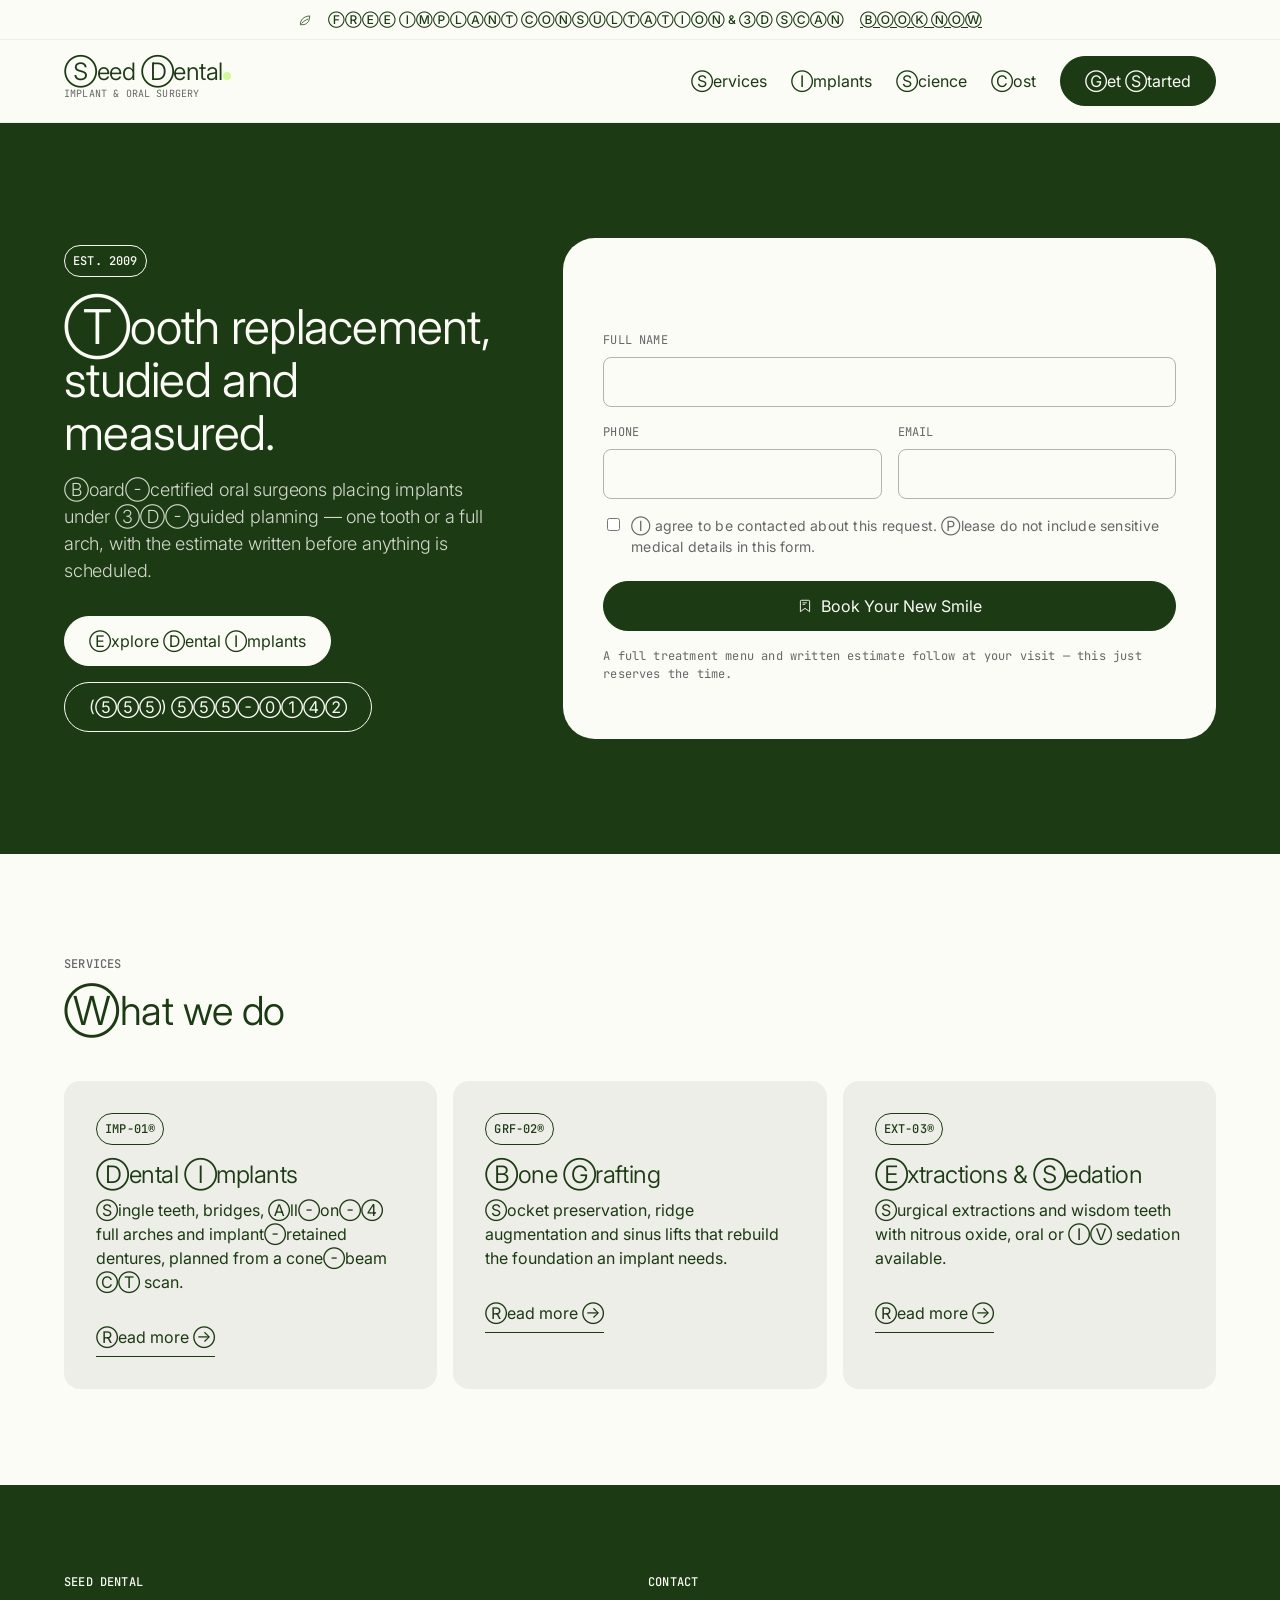
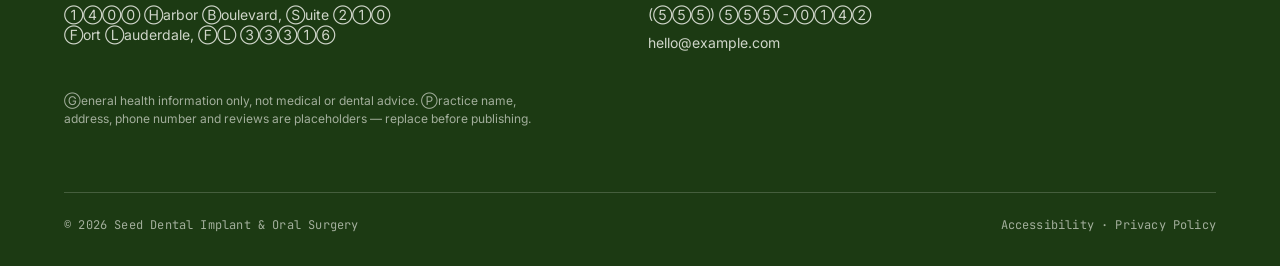
==== commit d6cdec38: "Add bookmark-icon CTA, move homepage form up front, slow the popup to 3s Three changes:  - New i-boo" ====
--- a/index.html
+++ b/index.html
@@ -18,6 +18,7 @@
 <svg width="0" height="0" aria-hidden="true" focusable="false" style="position:absolute">
   <symbol id="i-check" viewBox="0 0 20 20"><path d="M4 10.5l4 4 8-9" fill="none" stroke="currentColor" stroke-width="1.5" stroke-linecap="round" stroke-linejoin="round"/></symbol>
   <symbol id="i-leaf" viewBox="0 0 24 24"><path d="M4 20c0-8 5-14 16-15 0 10-5 15-12 15H4z" fill="none" stroke="currentColor" stroke-width="1.3" stroke-linejoin="round"/><path d="M6.5 17.5C10 14 13 12 17 10.5" fill="none" stroke="currentColor" stroke-width="1.3" stroke-linecap="round"/></symbol>
+  <symbol id="i-bookmark" viewBox="0 0 24 24"><path d="M6.5 3.4h11a1.4 1.4 0 011.4 1.4v15.7l-6.9-5-6.9 5V4.8a1.4 1.4 0 011.4-1.4z" fill="none" stroke="currentColor" stroke-width="1.4" stroke-linejoin="round"/><path d="M9 7.2h5.2M9 9.6h2.6" stroke="currentColor" stroke-width="1.3" stroke-linecap="round"/></symbol>
 </svg>
 
 <div class="promo-banner">
@@ -56,7 +57,7 @@
 
 <main id="main">
   <section class="hero">
-    <div class="container split split--center">
+    <div class="container split split--center hero--form-first">
       <div>
         <span class="code-pill">EST. 2009</span>
         <h1 class="mt-24">Tooth replacement, studied and measured.</h1>
@@ -69,13 +70,34 @@
           <a class="btn btn--ghost" href="tel:+15555550142">(555) 555-0142</a>
         </div>
       </div>
-      <div class="spec-panel">
-        <h2>Practice</h2>
-        <dl>
-          <div><dt>Location</dt><dd>1400 Harbor Boulevard, Suite 210 · Fort Lauderdale, FL</dd></div>
-          <div><dt>Hours</dt><dd>Mon–Thu 08:00–17:00 · Fri 08:00–14:00</dd></div>
-          <div><dt>Scope</dt><dd>Implants · extractions · grafting · sedation</dd></div>
-        </dl>
+      <div class="form-card">
+        <h3>Book a free consultation</h3>
+        <form data-consult-form>
+          <div class="field">
+            <label for="home-name">Full name</label>
+            <input id="home-name" name="name" type="text" autocomplete="name" required>
+          </div>
+          <div class="grid grid--2" style="gap:0 var(--spacing-16)">
+            <div class="field">
+              <label for="home-phone">Phone</label>
+              <input id="home-phone" name="phone" type="tel" autocomplete="tel" required>
+            </div>
+            <div class="field">
+              <label for="home-email">Email</label>
+              <input id="home-email" name="email" type="email" autocomplete="email" required>
+            </div>
+          </div>
+          <div class="field field--inline">
+            <input id="home-consent" name="consent" type="checkbox" required>
+            <label for="home-consent">I agree to be contacted about this request. Please do not include sensitive medical details in this form.</label>
+          </div>
+          <button class="btn btn--primary btn--block" type="submit">
+            <svg width="16" height="16" aria-hidden="true"><use href="#i-bookmark"></use></svg>
+            Book Your New Smile
+          </button>
+          <p class="form-status" data-form-status tabindex="-1" role="status"></p>
+          <p class="form-note">A full treatment menu and written estimate follow at your visit — this just reserves the time.</p>
+        </form>
       </div>
     </div>
   </section>
--- a/assets/css/styles.css
+++ b/assets/css/styles.css
@@ -196,6 +196,15 @@
 .split--even { grid-template-columns: 1fr 1fr; }
 .split--center { align-items: center; }
 @media (max-width: 880px) { .split, .split--even { grid-template-columns: 1fr; } }
+
+/* On the homepage hero, the booking form is meant to be the first thing a
+   visitor sees. The grid keeps it visually second (right of the headline)
+   at desktop widths, where both sit in the same viewport anyway — but once
+   the layout stacks to one column, that DOM order would push the form below
+   the fold. Reorder it back to the top only at that breakpoint. */
+@media (max-width: 880px) {
+  .hero--form-first .form-card { order: -1; margin-bottom: var(--spacing-32); }
+}
 
 .stack-16 > * + * { margin-top: var(--spacing-16); }
 .mt-24 { margin-top: var(--spacing-24); }
@@ -787,6 +796,126 @@
   .cta-dock .btn { flex: 1; }
 }
 
+/* ---------- Promo modal ----------
+   Free-consultation popup, shown once per session a beat after the page
+   settles rather than the instant it loads. Forest Depths surface with a
+   matching translucent scrim, so it reads as this system's own dark band
+   rather than a generic black overlay. No shadow: separation comes from the
+   scrim behind it, same rule the rest of the page follows. */
+.promo-modal {
+  position: fixed;
+  inset: 0;
+  z-index: 200;
+  display: flex;
+  align-items: center;
+  justify-content: center;
+  padding: var(--spacing-24);
+  background: rgba(28, 58, 19, .6);
+  opacity: 0;
+  visibility: hidden;
+  transition: opacity .22s ease, visibility .22s;
+}
+.promo-modal.is-open { opacity: 1; visibility: visible; }
+
+.promo-modal__dialog {
+  position: relative;
+  width: 100%;
+  max-width: 30rem;
+  max-height: calc(100vh - var(--spacing-48));
+  overflow-y: auto;
+  background: var(--surface-dark-section);
+  color: var(--color-snow-white);
+  border-radius: var(--radius-large-cards);
+  padding: var(--spacing-40) var(--spacing-32) var(--spacing-32);
+  transform: translateY(8px);
+  transition: transform .22s ease;
+}
+.promo-modal.is-open .promo-modal__dialog { transform: translateY(0); }
+
+@media (prefers-reduced-motion: reduce) {
+  .promo-modal, .promo-modal__dialog { transition: none; }
+}
+
+.promo-modal__close {
+  position: absolute;
+  top: var(--spacing-16);
+  right: var(--spacing-16);
+  width: 32px;
+  height: 32px;
+  display: grid;
+  place-items: center;
+  background: transparent;
+  border: 1.5px solid rgba(252, 252, 247, .35);
+  border-radius: var(--radius-full);
+  color: var(--color-snow-white);
+  cursor: pointer;
+}
+.promo-modal__close:hover { background: rgba(252, 252, 247, .12); }
+
+.promo-modal__badge {
+  display: inline-flex;
+  align-items: center;
+  padding: 6px var(--spacing-8);
+  border-radius: var(--radius-badges);
+  background: var(--color-lime-pulse);
+  color: var(--color-forest-depths);
+  font-family: var(--font-seed-sans-mono);
+  font-size: var(--text-label);
+  letter-spacing: 0.015em;
+  text-transform: uppercase;
+  font-weight: var(--font-weight-medium);
+  margin-bottom: var(--spacing-24);
+}
+
+.promo-modal__dialog h2 {
+  color: var(--color-snow-white);
+  font-size: var(--text-heading-lg);
+  margin-bottom: var(--spacing-16);
+  padding-right: var(--spacing-32);
+}
+.promo-modal__body {
+  color: rgba(252, 252, 247, .82);
+  font-size: var(--text-body-sm);
+  line-height: 1.55;
+  margin-bottom: var(--spacing-24);
+}
+
+.promo-modal__features {
+  list-style: none;
+  margin: 0 0 var(--spacing-32);
+  padding: 0;
+  display: grid;
+  gap: var(--spacing-8);
+}
+.promo-modal__features li {
+  display: flex;
+  gap: var(--spacing-8);
+  align-items: flex-start;
+  font-size: var(--text-caption);
+  color: rgba(252, 252, 247, .85);
+}
+.promo-modal__features svg { flex: none; margin-top: 3px; color: var(--color-lime-pulse); }
+
+.promo-modal__actions { display: grid; gap: var(--spacing-16); }
+/* The primary pill inverts to Snow White on this dark surface, same rule
+   already used for the hero and other dark sections. */
+.promo-modal .btn--primary {
+  background: var(--color-snow-white);
+  border-color: var(--color-snow-white);
+  color: var(--color-forest-depths);
+}
+.promo-modal .btn--primary:hover { background: var(--color-warm-stone); border-color: var(--color-warm-stone); }
+.promo-modal .link-arrow { color: var(--color-snow-white); text-align: center; }
+
+.promo-modal__fine-print {
+  margin: var(--spacing-24) 0 0;
+  font-family: var(--font-seed-sans-mono);
+  font-size: var(--text-label);
+  line-height: var(--leading-label);
+  letter-spacing: 0.015em;
+  color: rgba(252, 252, 247, .55);
+}
+
 /* ---------- Footer ---------- */
 .site-footer {
   background: var(--surface-dark-section);
